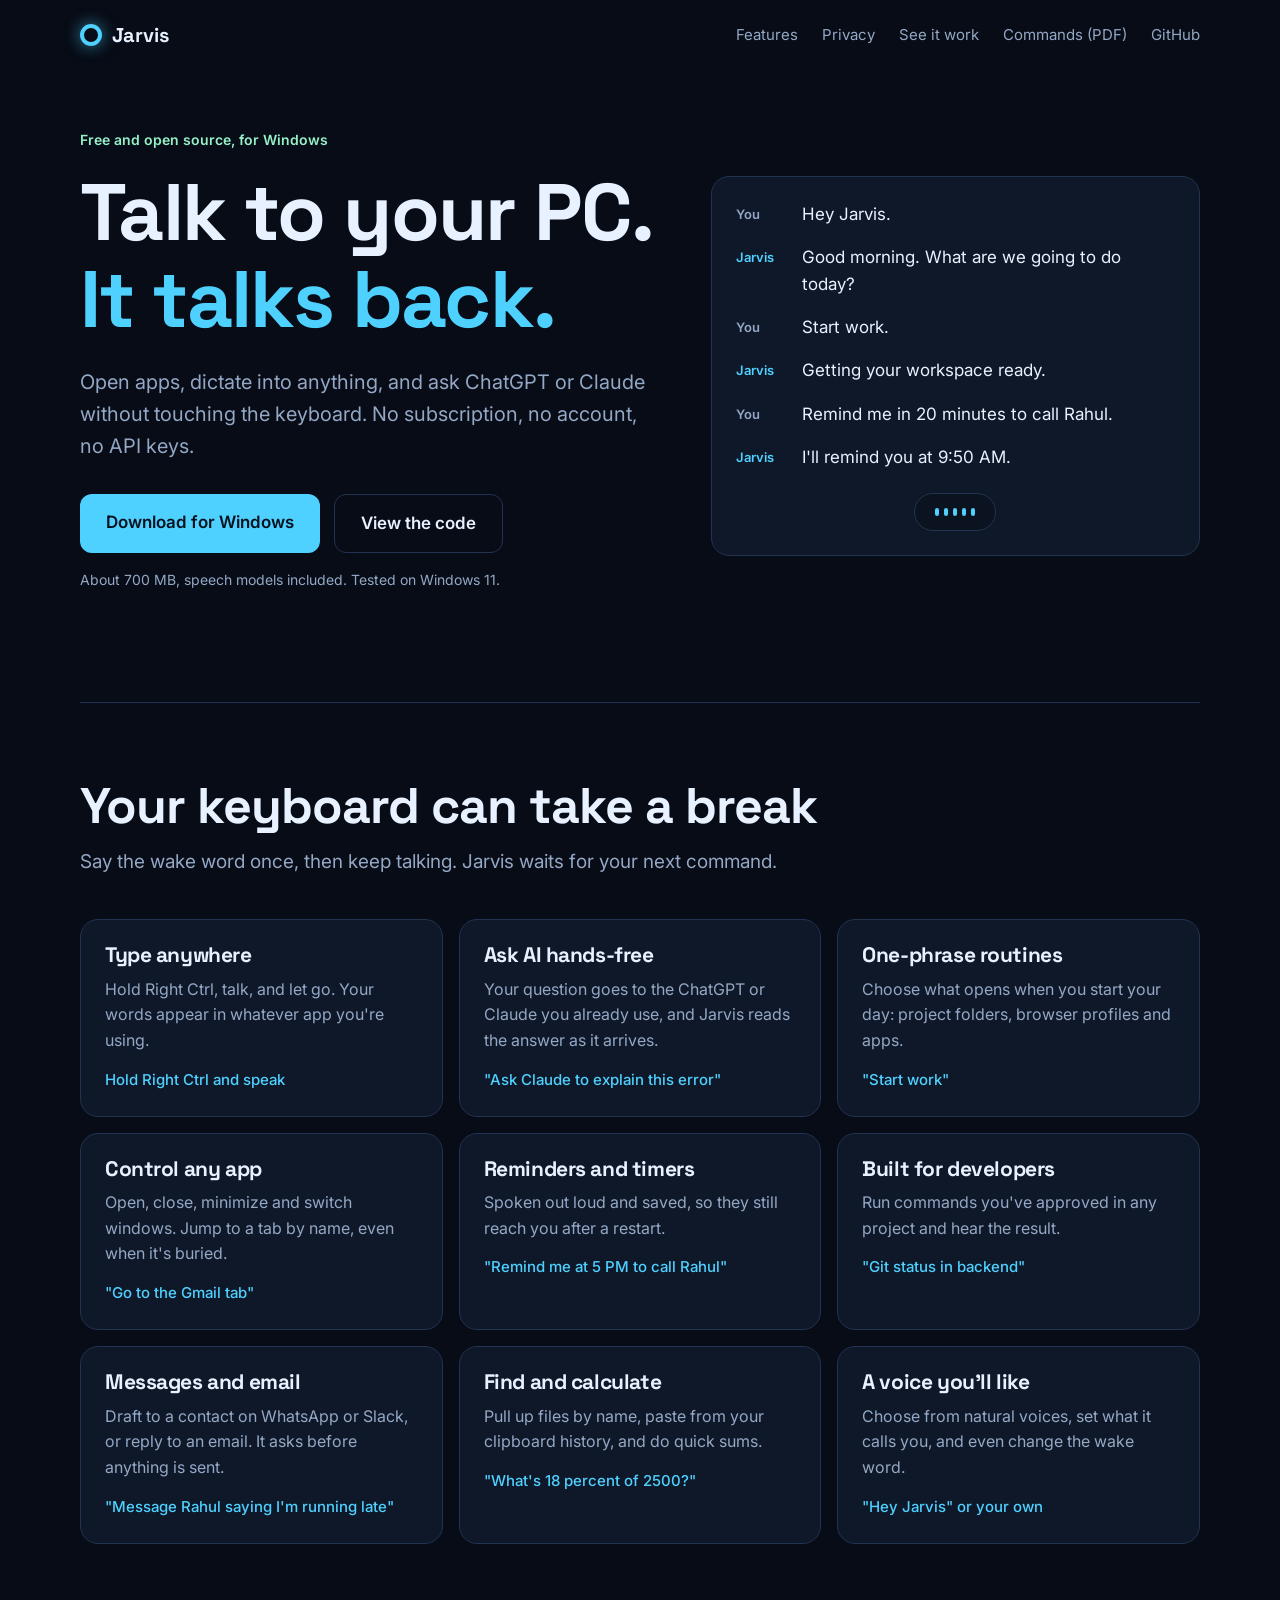
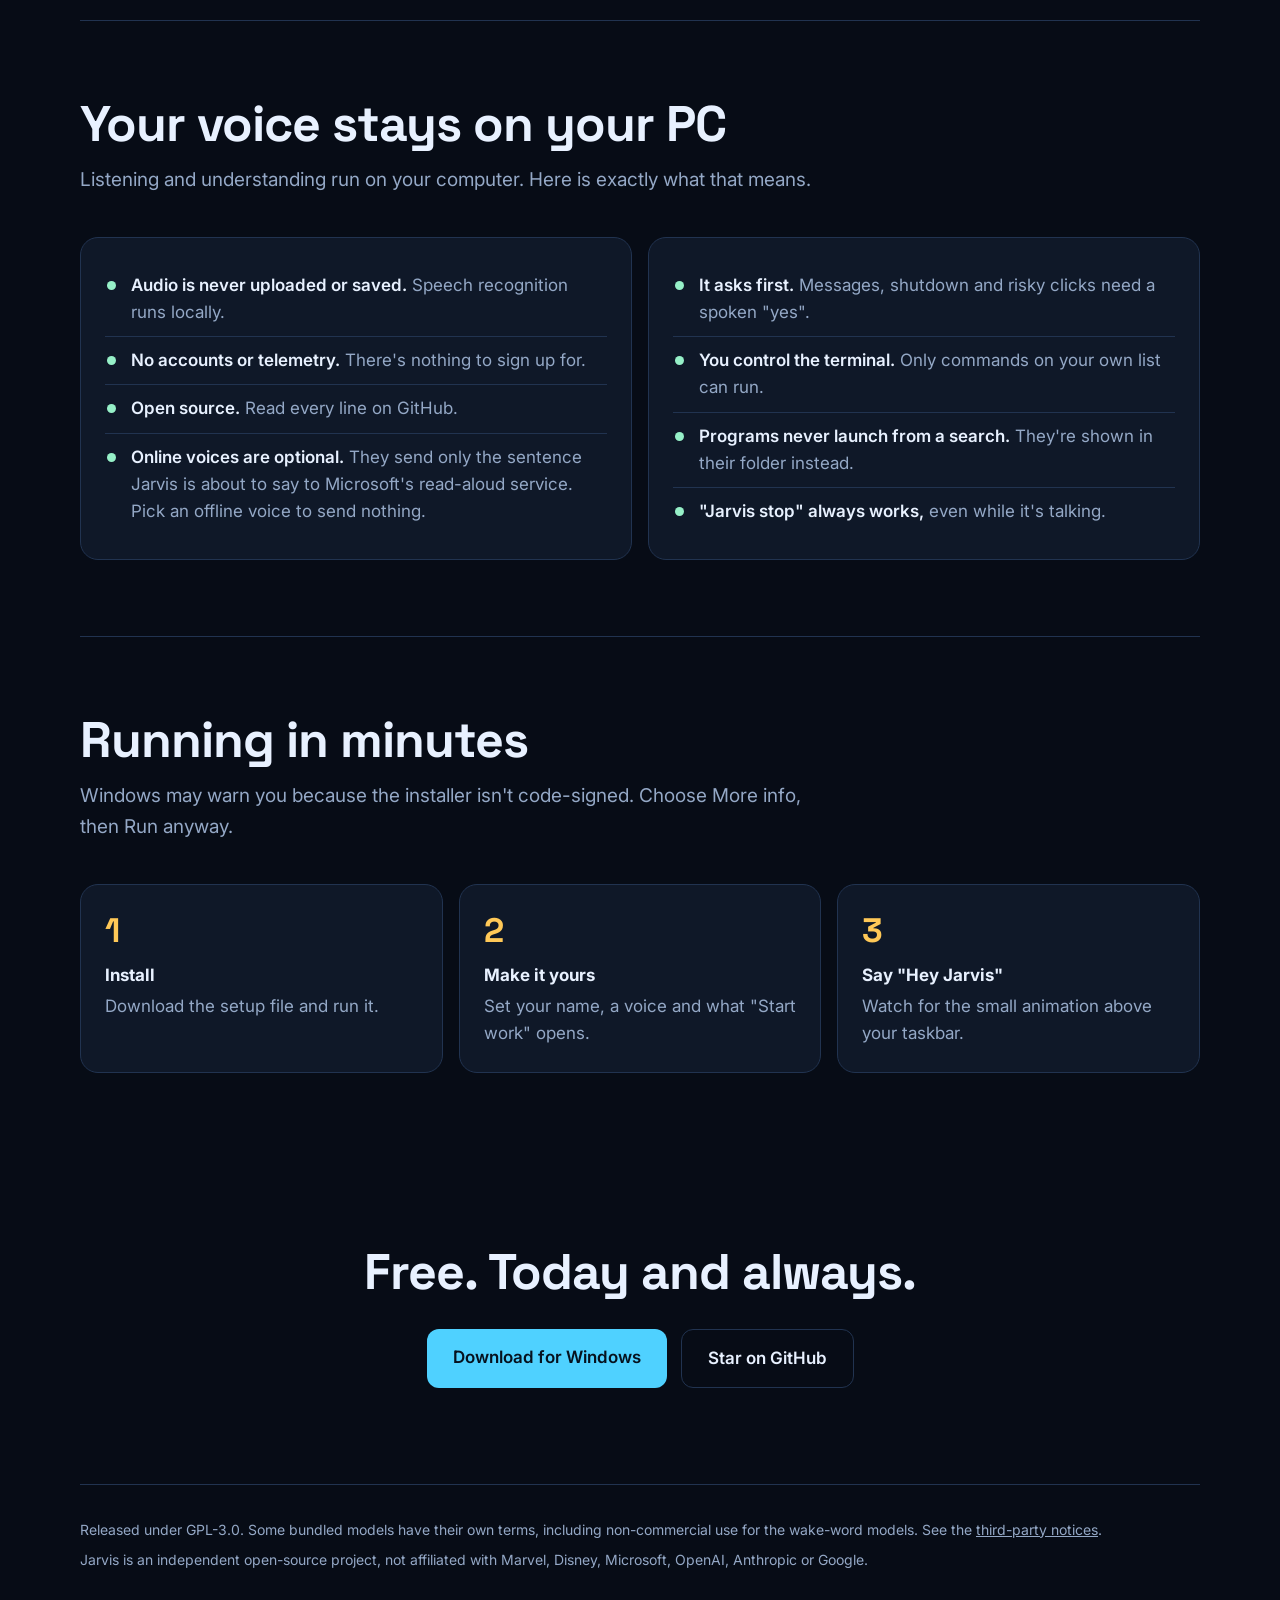
==== docs/index.html @ 65435b89 "Initial public release Co-Authored-By: Claude Opus 5.5 <noreply@anthropic.com>" ====
<!doctype html>
<html lang="en">
<head>
<meta charset="utf-8">
<meta name="viewport" content="width=device-width, initial-scale=1">
<title>Jarvis: a free voice assistant for Windows</title>
<meta name="description" content="Control your Windows PC by voice, dictate into any app and talk to ChatGPT and Claude hands-free. Free and open source, with no subscription or API keys.">
<meta property="og:title" content="Jarvis: talk to your PC. It talks back.">
<meta property="og:description" content="A free, open-source voice assistant for Windows. No subscription, no account, no API keys.">
<meta property="og:type" content="website">
<link rel="preconnect" href="https://fonts.googleapis.com">
<link rel="preconnect" href="https://fonts.gstatic.com" crossorigin>
<link href="https://fonts.googleapis.com/css2?family=Space+Grotesk:wght@400;500;700&family=Inter:wght@400;500;600&display=swap" rel="stylesheet">
<style>
  :root {
    --bg: #070c16; --panel: #0f1828; --panel-2: #16233a; --line: #213350;
    --text: #e8f1ff; --muted: #94a8c6; --cyan: #4fd1ff; --mint: #96f0c8; --amber: #ffc857;
    --radius: 18px;
  }
  * { box-sizing: border-box; }
  html { scroll-behavior: smooth; }
  body { margin: 0; background: var(--bg); color: var(--text); font: 400 17px/1.6 Inter, system-ui, sans-serif; overflow-x: hidden; }
  a { color: inherit; }
  .wrap { width: min(1120px, 100% - 40px); margin-inline: auto; }
  h1, h2, h3 { font-family: "Space Grotesk", sans-serif; line-height: 1.08; margin: 0; letter-spacing: -0.02em; }

  nav { display: flex; align-items: center; justify-content: space-between; padding: 22px 0; }
  .brand { display: flex; align-items: center; gap: 10px; font: 700 20px "Space Grotesk", sans-serif; text-decoration: none; }
  .ring { width: 22px; height: 22px; border-radius: 50%; border: 4px solid var(--cyan); box-shadow: 0 0 16px rgba(79,209,255,.6); }
  nav .links { display: flex; gap: 24px; align-items: center; }
  nav .links a { text-decoration: none; color: var(--muted); font-size: 15px; }
  nav .links a:hover { color: var(--text); }

  .hero { display: grid; grid-template-columns: 1.08fr .92fr; gap: 56px; align-items: center; padding: 56px 0 96px; }
  .tag { display: inline-block; color: var(--mint); font-weight: 600; font-size: 14px; margin-bottom: 18px; }
  h1 { font-size: clamp(44px, 7vw, 80px); }
  h1 em { font-style: normal; color: var(--cyan); }
  .lead { color: var(--muted); font-size: 20px; margin: 24px 0 32px; max-width: 34em; }
  .actions { display: flex; flex-wrap: wrap; gap: 14px; }
  .btn { display: inline-block; padding: 15px 26px; border-radius: 12px; font-weight: 600; text-decoration: none; }
  .btn.primary { background: var(--cyan); color: #06121f; }
  .btn.primary:hover { background: #7ddfff; }
  .btn.ghost { border: 1px solid var(--line); }
  .btn.ghost:hover { border-color: var(--cyan); }
  .fine { color: var(--muted); font-size: 14px; margin-top: 16px; }

  .talk { background: var(--panel); border: 1px solid var(--line); border-radius: var(--radius); padding: 24px; position: relative; }
  .line { display: flex; gap: 12px; margin-bottom: 16px; opacity: 0; animation: rise .5s forwards; }
  .line:nth-child(1) { animation-delay: .2s; } .line:nth-child(2) { animation-delay: 1s; }
  .line:nth-child(3) { animation-delay: 1.9s; } .line:nth-child(4) { animation-delay: 2.7s; }
  .line:nth-child(5) { animation-delay: 3.6s; } .line:nth-child(6) { animation-delay: 4.4s; }
  @keyframes rise { from { opacity: 0; transform: translateY(8px); } to { opacity: 1; transform: none; } }
  .who { flex: none; width: 54px; font-size: 13px; font-weight: 600; color: var(--muted); padding-top: 3px; }
  .line.j .who { color: var(--cyan); }
  .pill { display: flex; width: max-content; margin: 22px auto 0; gap: 5px; align-items: center; height: 38px; padding: 0 20px; border-radius: 99px; background: #0b1220; border: 1px solid var(--line); }
  .pill i { display: block; width: 4px; height: 8px; border-radius: 4px; background: var(--cyan); animation: wave 1s ease-in-out infinite; }
  .pill i:nth-child(2) { animation-delay: .12s; } .pill i:nth-child(3) { animation-delay: .24s; }
  .pill i:nth-child(4) { animation-delay: .36s; } .pill i:nth-child(5) { animation-delay: .48s; }
  @keyframes wave { 50% { height: 24px; } }

  section { padding: 76px 0; border-top: 1px solid var(--line); }
  h2 { font-size: clamp(32px, 4.6vw, 50px); margin-bottom: 14px; }
  .sub { color: var(--muted); max-width: 40em; margin: 0 0 42px; font-size: 19px; }
  .grid { display: grid; grid-template-columns: repeat(3, 1fr); gap: 16px; }
  .card { background: var(--panel); border: 1px solid var(--line); border-radius: var(--radius); padding: 24px; }
  .card h3 { font-size: 21px; margin-bottom: 10px; }
  .card p { margin: 0; color: var(--muted); font-size: 16px; }
  .say { display: block; color: var(--cyan); font-size: 15px; font-weight: 500; margin-top: 14px; }

  .split { display: grid; grid-template-columns: 1fr 1fr; gap: 16px; }
  ul.check { list-style: none; margin: 0; padding: 0; }
  ul.check li { padding: 10px 0 10px 26px; position: relative; color: var(--muted); border-bottom: 1px solid var(--line); }
  ul.check li:last-child { border: 0; }
  ul.check li::before { content: ""; position: absolute; left: 2px; top: 19px; width: 9px; height: 9px; border-radius: 50%; background: var(--mint); }
  ul.check strong { color: var(--text); font-weight: 600; }

  ol.steps { list-style: none; counter-reset: s; padding: 0; margin: 0; display: grid; grid-template-columns: repeat(3, 1fr); gap: 16px; }
  ol.steps li { counter-increment: s; background: var(--panel); border: 1px solid var(--line); border-radius: var(--radius); padding: 24px; color: var(--muted); }
  ol.steps li::before { content: counter(s); display: block; font: 700 34px "Space Grotesk", sans-serif; color: var(--amber); margin-bottom: 10px; }
  ol.steps strong { color: var(--text); display: block; margin-bottom: 4px; }

  .end { text-align: center; padding: 96px 0; }
  .end .actions { justify-content: center; margin-top: 30px; }
  footer { border-top: 1px solid var(--line); padding: 34px 0; color: var(--muted); font-size: 14px; }
  footer p { margin: 0 0 8px; }

  @media (max-width: 860px) {
    .hero, .split { grid-template-columns: 1fr; gap: 36px; }
    .grid, ol.steps { grid-template-columns: 1fr; }
    .hero { padding: 24px 0 64px; }
    nav .links a.hide { display: none; }
  }
  @media (prefers-reduced-motion: reduce) {
    .line { animation: none; opacity: 1; }
    .pill i { animation: none; height: 16px; }
    html { scroll-behavior: auto; }
  }
</style>
</head>
<body>
<div class="wrap">
  <nav>
    <a class="brand" href="#"><span class="ring"></span>Jarvis</a>
    <div class="links">
      <a class="hide" href="#features">Features</a>
      <a class="hide" href="#privacy">Privacy</a>
      <a class="hide" href="https://gokuldas439.github.io/jarvis-demo/">See it work</a>
      <a class="hide" href="Jarvis-Commands.pdf">Commands (PDF)</a>
      <a href="https://github.com/gokuldas439/voice-jarvis">GitHub</a>
    </div>
  </nav>

  <header class="hero">
    <div>
      <span class="tag">Free and open source, for Windows</span>
      <h1>Talk to your PC. <em>It talks back.</em></h1>
      <p class="lead">Open apps, dictate into anything, and ask ChatGPT or Claude without touching the keyboard. No subscription, no account, no API keys.</p>
      <div class="actions">
        <a class="btn primary" href="https://github.com/gokuldas439/voice-jarvis/releases/latest/download/Jarvis-Setup.exe">Download for Windows</a>
        <a class="btn ghost" href="https://github.com/gokuldas439/voice-jarvis">View the code</a>
      </div>
      <p class="fine">About 700 MB, speech models included. Tested on Windows 11.</p>
    </div>
    <!-- To feature a demo video, replace this panel with a <video> element. -->
    <div class="talk" aria-label="Example conversation with Jarvis">
      <div class="line"><span class="who">You</span><span>Hey Jarvis.</span></div>
      <div class="line j"><span class="who">Jarvis</span><span>Good morning. What are we going to do today?</span></div>
      <div class="line"><span class="who">You</span><span>Start work.</span></div>
      <div class="line j"><span class="who">Jarvis</span><span>Getting your workspace ready.</span></div>
      <div class="line"><span class="who">You</span><span>Remind me in 20 minutes to call Rahul.</span></div>
      <div class="line j"><span class="who">Jarvis</span><span>I'll remind you at 9:50 AM.</span></div>
      <div class="pill" aria-hidden="true"><i></i><i></i><i></i><i></i><i></i></div>
    </div>
  </header>

  <section id="features">
    <h2>Your keyboard can take a break</h2>
    <p class="sub">Say the wake word once, then keep talking. Jarvis waits for your next command.</p>
    <div class="grid">
      <div class="card"><h3>Type anywhere</h3><p>Hold Right Ctrl, talk, and let go. Your words appear in whatever app you're using.</p><span class="say">Hold Right Ctrl and speak</span></div>
      <div class="card"><h3>Ask AI hands-free</h3><p>Your question goes to the ChatGPT or Claude you already use, and Jarvis reads the answer as it arrives.</p><span class="say">"Ask Claude to explain this error"</span></div>
      <div class="card"><h3>One-phrase routines</h3><p>Choose what opens when you start your day: project folders, browser profiles and apps.</p><span class="say">"Start work"</span></div>
      <div class="card"><h3>Control any app</h3><p>Open, close, minimize and switch windows. Jump to a tab by name, even when it's buried.</p><span class="say">"Go to the Gmail tab"</span></div>
      <div class="card"><h3>Reminders and timers</h3><p>Spoken out loud and saved, so they still reach you after a restart.</p><span class="say">"Remind me at 5 PM to call Rahul"</span></div>
      <div class="card"><h3>Built for developers</h3><p>Run commands you've approved in any project and hear the result.</p><span class="say">"Git status in backend"</span></div>
      <div class="card"><h3>Messages and email</h3><p>Draft to a contact on WhatsApp or Slack, or reply to an email. It asks before anything is sent.</p><span class="say">"Message Rahul saying I'm running late"</span></div>
      <div class="card"><h3>Find and calculate</h3><p>Pull up files by name, paste from your clipboard history, and do quick sums.</p><span class="say">"What's 18 percent of 2500?"</span></div>
      <div class="card"><h3>A voice you'll like</h3><p>Choose from natural voices, set what it calls you, and even change the wake word.</p><span class="say">"Hey Jarvis" or your own</span></div>
    </div>
  </section>

  <section id="privacy">
    <h2>Your voice stays on your PC</h2>
    <p class="sub">Listening and understanding run on your computer. Here is exactly what that means.</p>
    <div class="split">
      <div class="card">
        <ul class="check">
          <li><strong>Audio is never uploaded or saved.</strong> Speech recognition runs locally.</li>
          <li><strong>No accounts or telemetry.</strong> There's nothing to sign up for.</li>
          <li><strong>Open source.</strong> Read every line on GitHub.</li>
          <li><strong>Online voices are optional.</strong> They send only the sentence Jarvis is about to say to Microsoft's read-aloud service. Pick an offline voice to send nothing.</li>
        </ul>
      </div>
      <div class="card">
        <ul class="check">
          <li><strong>It asks first.</strong> Messages, shutdown and risky clicks need a spoken "yes".</li>
          <li><strong>You control the terminal.</strong> Only commands on your own list can run.</li>
          <li><strong>Programs never launch from a search.</strong> They're shown in their folder instead.</li>
          <li><strong>"Jarvis stop" always works,</strong> even while it's talking.</li>
        </ul>
      </div>
    </div>
  </section>

  <section>
    <h2>Running in minutes</h2>
    <p class="sub">Windows may warn you because the installer isn't code-signed. Choose More info, then Run anyway.</p>
    <ol class="steps">
      <li><strong>Install</strong>Download the setup file and run it.</li>
      <li><strong>Make it yours</strong>Set your name, a voice and what "Start work" opens.</li>
      <li><strong>Say "Hey Jarvis"</strong>Watch for the small animation above your taskbar.</li>
    </ol>
  </section>

  <div class="end">
    <h2>Free. Today and always.</h2>
    <div class="actions">
      <a class="btn primary" href="https://github.com/gokuldas439/voice-jarvis/releases/latest/download/Jarvis-Setup.exe">Download for Windows</a>
      <a class="btn ghost" href="https://github.com/gokuldas439/voice-jarvis">Star on GitHub</a>
    </div>
  </div>

  <footer>
    <p>Released under GPL-3.0. Some bundled models have their own terms, including non-commercial use for the wake-word models. See the <a href="https://github.com/gokuldas439/voice-jarvis/blob/main/THIRD_PARTY_NOTICES.md">third-party notices</a>.</p>
    <p>Jarvis is an independent open-source project, not affiliated with Marvel, Disney, Microsoft, OpenAI, Anthropic or Google.</p>
  </footer>
</div>
</body>
</html>
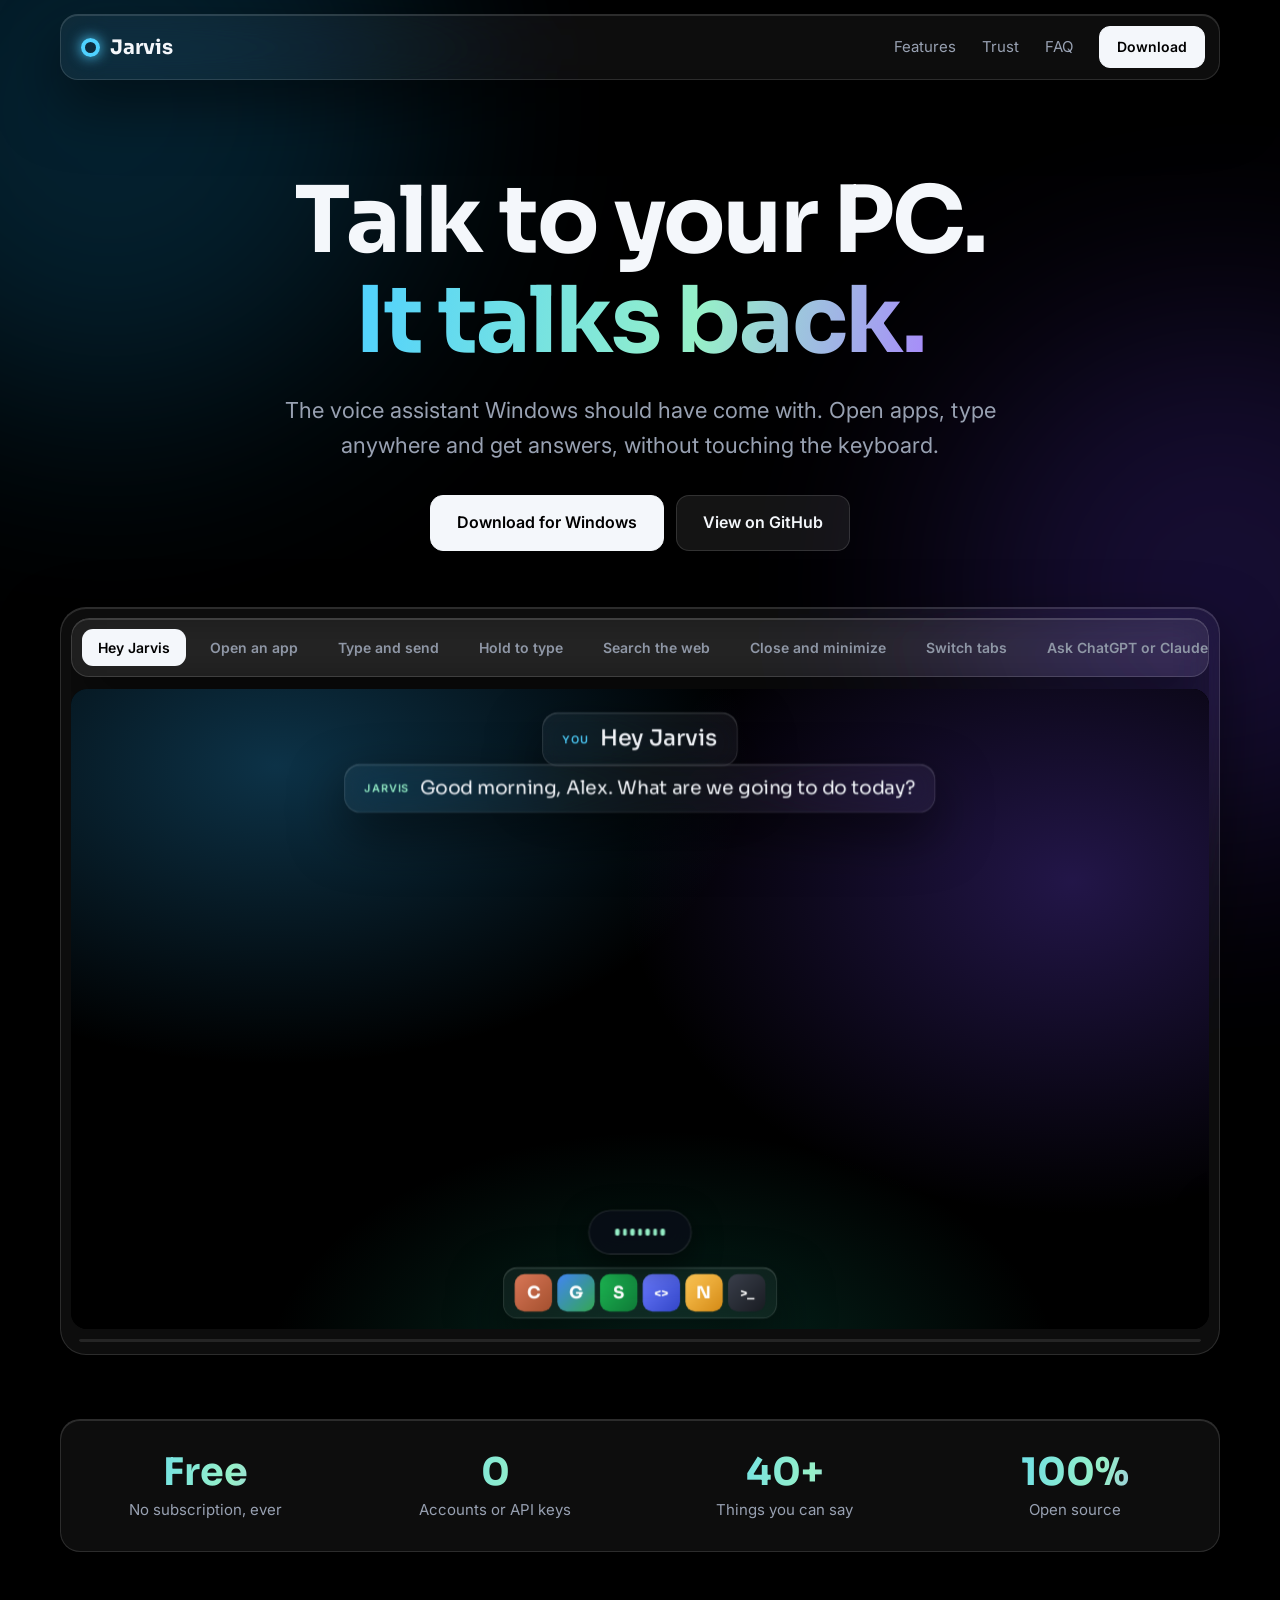
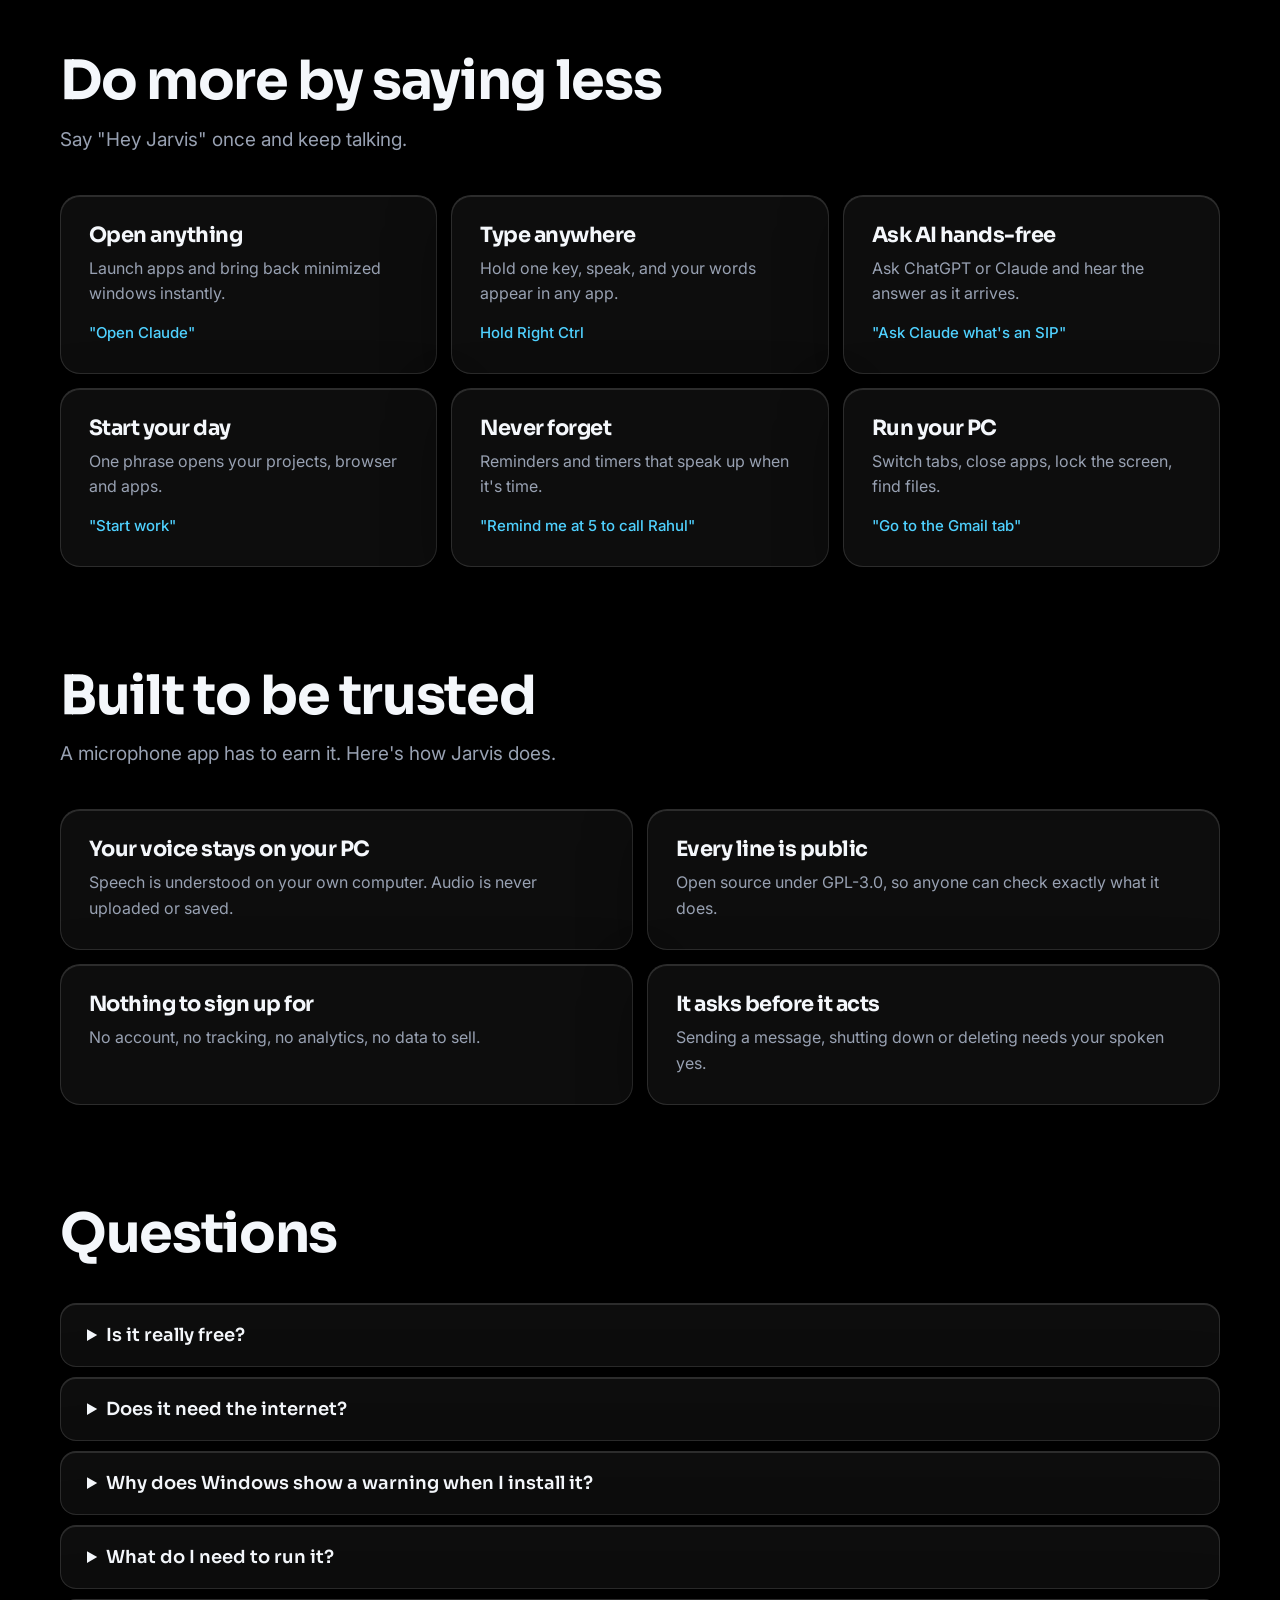
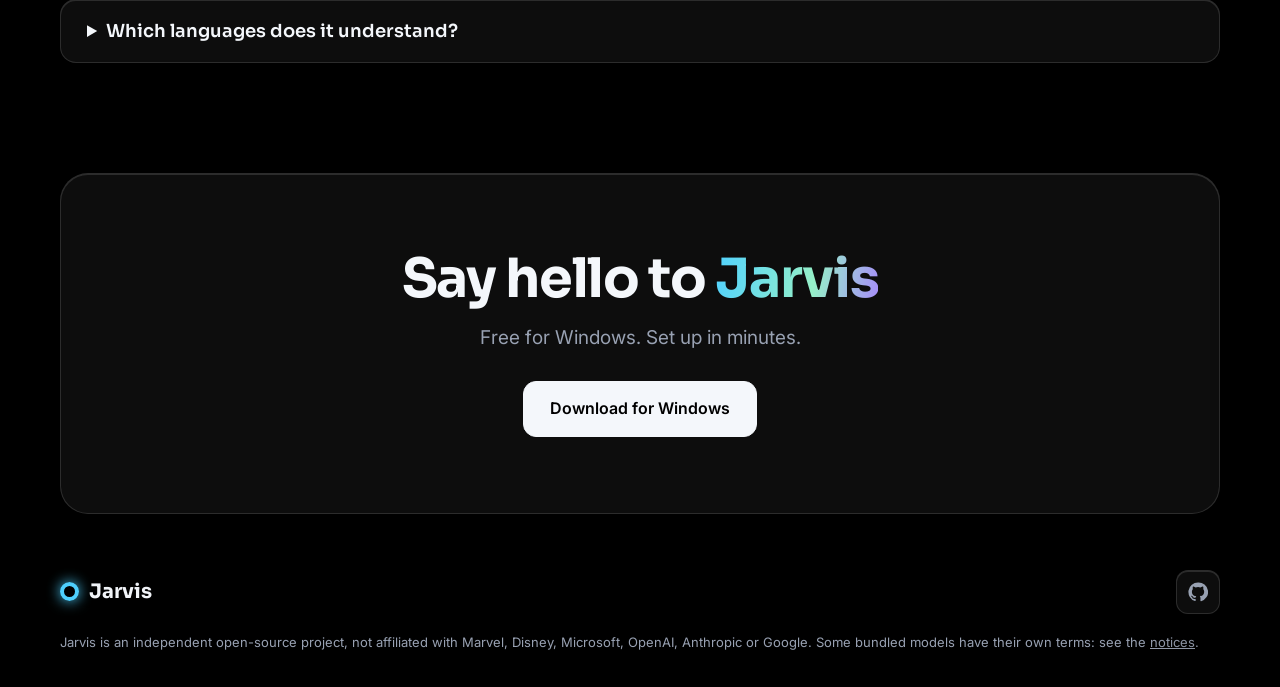
==== commit 810fb56a: "Rebuild the website with a download page and move details to the command sheet Co-Authored-By: Claud" ====
--- a/docs/index.html
+++ b/docs/index.html
@@ -3,197 +3,90 @@
 <head>
 <meta charset="utf-8">
 <meta name="viewport" content="width=device-width, initial-scale=1">
-<title>Jarvis: a free voice assistant for Windows</title>
-<meta name="description" content="Control your Windows PC by voice, dictate into any app and talk to ChatGPT and Claude hands-free. Free and open source, with no subscription or API keys.">
+<title>Jarvis: the free voice assistant for Windows</title>
+<meta name="description" content="Control your Windows PC with your voice. Open apps, type anywhere and ask ChatGPT or Claude hands-free. Free and open source.">
 <meta property="og:title" content="Jarvis: talk to your PC. It talks back.">
-<meta property="og:description" content="A free, open-source voice assistant for Windows. No subscription, no account, no API keys.">
+<meta property="og:description" content="The free, open-source voice assistant for Windows.">
 <meta property="og:type" content="website">
 <link rel="preconnect" href="https://fonts.googleapis.com">
 <link rel="preconnect" href="https://fonts.gstatic.com" crossorigin>
-<link href="https://fonts.googleapis.com/css2?family=Space+Grotesk:wght@400;500;700&family=Inter:wght@400;500;600&display=swap" rel="stylesheet">
-<style>
-  :root {
-    --bg: #070c16; --panel: #0f1828; --panel-2: #16233a; --line: #213350;
-    --text: #e8f1ff; --muted: #94a8c6; --cyan: #4fd1ff; --mint: #96f0c8; --amber: #ffc857;
-    --radius: 18px;
-  }
-  * { box-sizing: border-box; }
-  html { scroll-behavior: smooth; }
-  body { margin: 0; background: var(--bg); color: var(--text); font: 400 17px/1.6 Inter, system-ui, sans-serif; overflow-x: hidden; }
-  a { color: inherit; }
-  .wrap { width: min(1120px, 100% - 40px); margin-inline: auto; }
-  h1, h2, h3 { font-family: "Space Grotesk", sans-serif; line-height: 1.08; margin: 0; letter-spacing: -0.02em; }
-
-  nav { display: flex; align-items: center; justify-content: space-between; padding: 22px 0; }
-  .brand { display: flex; align-items: center; gap: 10px; font: 700 20px "Space Grotesk", sans-serif; text-decoration: none; }
-  .ring { width: 22px; height: 22px; border-radius: 50%; border: 4px solid var(--cyan); box-shadow: 0 0 16px rgba(79,209,255,.6); }
-  nav .links { display: flex; gap: 24px; align-items: center; }
-  nav .links a { text-decoration: none; color: var(--muted); font-size: 15px; }
-  nav .links a:hover { color: var(--text); }
-
-  .hero { display: grid; grid-template-columns: 1.08fr .92fr; gap: 56px; align-items: center; padding: 56px 0 96px; }
-  .tag { display: inline-block; color: var(--mint); font-weight: 600; font-size: 14px; margin-bottom: 18px; }
-  h1 { font-size: clamp(44px, 7vw, 80px); }
-  h1 em { font-style: normal; color: var(--cyan); }
-  .lead { color: var(--muted); font-size: 20px; margin: 24px 0 32px; max-width: 34em; }
-  .actions { display: flex; flex-wrap: wrap; gap: 14px; }
-  .btn { display: inline-block; padding: 15px 26px; border-radius: 12px; font-weight: 600; text-decoration: none; }
-  .btn.primary { background: var(--cyan); color: #06121f; }
-  .btn.primary:hover { background: #7ddfff; }
-  .btn.ghost { border: 1px solid var(--line); }
-  .btn.ghost:hover { border-color: var(--cyan); }
-  .fine { color: var(--muted); font-size: 14px; margin-top: 16px; }
-
-  .talk { background: var(--panel); border: 1px solid var(--line); border-radius: var(--radius); padding: 24px; position: relative; }
-  .line { display: flex; gap: 12px; margin-bottom: 16px; opacity: 0; animation: rise .5s forwards; }
-  .line:nth-child(1) { animation-delay: .2s; } .line:nth-child(2) { animation-delay: 1s; }
-  .line:nth-child(3) { animation-delay: 1.9s; } .line:nth-child(4) { animation-delay: 2.7s; }
-  .line:nth-child(5) { animation-delay: 3.6s; } .line:nth-child(6) { animation-delay: 4.4s; }
-  @keyframes rise { from { opacity: 0; transform: translateY(8px); } to { opacity: 1; transform: none; } }
-  .who { flex: none; width: 54px; font-size: 13px; font-weight: 600; color: var(--muted); padding-top: 3px; }
-  .line.j .who { color: var(--cyan); }
-  .pill { display: flex; width: max-content; margin: 22px auto 0; gap: 5px; align-items: center; height: 38px; padding: 0 20px; border-radius: 99px; background: #0b1220; border: 1px solid var(--line); }
-  .pill i { display: block; width: 4px; height: 8px; border-radius: 4px; background: var(--cyan); animation: wave 1s ease-in-out infinite; }
-  .pill i:nth-child(2) { animation-delay: .12s; } .pill i:nth-child(3) { animation-delay: .24s; }
-  .pill i:nth-child(4) { animation-delay: .36s; } .pill i:nth-child(5) { animation-delay: .48s; }
-  @keyframes wave { 50% { height: 24px; } }
-
-  section { padding: 76px 0; border-top: 1px solid var(--line); }
-  h2 { font-size: clamp(32px, 4.6vw, 50px); margin-bottom: 14px; }
-  .sub { color: var(--muted); max-width: 40em; margin: 0 0 42px; font-size: 19px; }
-  .grid { display: grid; grid-template-columns: repeat(3, 1fr); gap: 16px; }
-  .card { background: var(--panel); border: 1px solid var(--line); border-radius: var(--radius); padding: 24px; }
-  .card h3 { font-size: 21px; margin-bottom: 10px; }
-  .card p { margin: 0; color: var(--muted); font-size: 16px; }
-  .say { display: block; color: var(--cyan); font-size: 15px; font-weight: 500; margin-top: 14px; }
-
-  .split { display: grid; grid-template-columns: 1fr 1fr; gap: 16px; }
-  ul.check { list-style: none; margin: 0; padding: 0; }
-  ul.check li { padding: 10px 0 10px 26px; position: relative; color: var(--muted); border-bottom: 1px solid var(--line); }
-  ul.check li:last-child { border: 0; }
-  ul.check li::before { content: ""; position: absolute; left: 2px; top: 19px; width: 9px; height: 9px; border-radius: 50%; background: var(--mint); }
-  ul.check strong { color: var(--text); font-weight: 600; }
-
-  ol.steps { list-style: none; counter-reset: s; padding: 0; margin: 0; display: grid; grid-template-columns: repeat(3, 1fr); gap: 16px; }
-  ol.steps li { counter-increment: s; background: var(--panel); border: 1px solid var(--line); border-radius: var(--radius); padding: 24px; color: var(--muted); }
-  ol.steps li::before { content: counter(s); display: block; font: 700 34px "Space Grotesk", sans-serif; color: var(--amber); margin-bottom: 10px; }
-  ol.steps strong { color: var(--text); display: block; margin-bottom: 4px; }
-
-  .end { text-align: center; padding: 96px 0; }
-  .end .actions { justify-content: center; margin-top: 30px; }
-  footer { border-top: 1px solid var(--line); padding: 34px 0; color: var(--muted); font-size: 14px; }
-  footer p { margin: 0 0 8px; }
-
-  @media (max-width: 860px) {
-    .hero, .split { grid-template-columns: 1fr; gap: 36px; }
-    .grid, ol.steps { grid-template-columns: 1fr; }
-    .hero { padding: 24px 0 64px; }
-    nav .links a.hide { display: none; }
-  }
-  @media (prefers-reduced-motion: reduce) {
-    .line { animation: none; opacity: 1; }
-    .pill i { animation: none; height: 16px; }
-    html { scroll-behavior: auto; }
-  }
-</style>
+<link href="https://fonts.googleapis.com/css2?family=Sora:wght@400;600;700&family=Inter:wght@400;500;600&display=swap" rel="stylesheet">
+<link rel="stylesheet" href="site.css">
 </head>
 <body>
+<div class="orb a"></div><div class="orb b"></div>
 <div class="wrap">
-  <nav>
-    <a class="brand" href="#"><span class="ring"></span>Jarvis</a>
-    <div class="links">
-      <a class="hide" href="#features">Features</a>
-      <a class="hide" href="#privacy">Privacy</a>
-      <a class="hide" href="https://gokuldas439.github.io/jarvis-demo/">See it work</a>
-      <a class="hide" href="Jarvis-Commands.pdf">Commands (PDF)</a>
-      <a href="https://github.com/gokuldas439/voice-jarvis">GitHub</a>
+  <nav class="top glass">
+    <a class="brand" href="index.html"><span class="ring"></span>Jarvis</a>
+    <div class="menu">
+      <a class="opt" href="#features">Features</a>
+      <a class="opt" href="#trust">Trust</a>
+      <a class="opt" href="#faq">FAQ</a>
+      <a class="btn solid small" href="download.html">Download</a>
     </div>
   </nav>
 
   <header class="hero">
-    <div>
-      <span class="tag">Free and open source, for Windows</span>
-      <h1>Talk to your PC. <em>It talks back.</em></h1>
-      <p class="lead">Open apps, dictate into anything, and ask ChatGPT or Claude without touching the keyboard. No subscription, no account, no API keys.</p>
-      <div class="actions">
-        <a class="btn primary" href="https://github.com/gokuldas439/voice-jarvis/releases/latest/download/Jarvis-Setup.exe">Download for Windows</a>
-        <a class="btn ghost" href="https://github.com/gokuldas439/voice-jarvis">View the code</a>
-      </div>
-      <p class="fine">About 700 MB, speech models included. Tested on Windows 11.</p>
-    </div>
-    <!-- To feature a demo video, replace this panel with a <video> element. -->
-    <div class="talk" aria-label="Example conversation with Jarvis">
-      <div class="line"><span class="who">You</span><span>Hey Jarvis.</span></div>
-      <div class="line j"><span class="who">Jarvis</span><span>Good morning. What are we going to do today?</span></div>
-      <div class="line"><span class="who">You</span><span>Start work.</span></div>
-      <div class="line j"><span class="who">Jarvis</span><span>Getting your workspace ready.</span></div>
-      <div class="line"><span class="who">You</span><span>Remind me in 20 minutes to call Rahul.</span></div>
-      <div class="line j"><span class="who">Jarvis</span><span>I'll remind you at 9:50 AM.</span></div>
-      <div class="pill" aria-hidden="true"><i></i><i></i><i></i><i></i><i></i></div>
+    <h1>Talk to your PC.<br><span>It talks back.</span></h1>
+    <p>The voice assistant Windows should have come with. Open apps, type anywhere and get answers, without touching the keyboard.</p>
+    <div class="cta-row">
+      <a class="btn solid" href="download.html">Download for Windows</a>
+      <a class="btn" href="https://github.com/gokuldas439/voice-jarvis" target="_blank" rel="noopener">View on GitHub</a>
     </div>
   </header>
 
+  <div class="show glass"><iframe id="demo" src="demo.html?embed" title="Animated demo of Jarvis" loading="lazy"></iframe></div>
+
+  <div class="band glass">
+    <div><b class="grad">Free</b><span>No subscription, ever</span></div>
+    <div><b class="grad">0</b><span>Accounts or API keys</span></div>
+    <div><b class="grad">40+</b><span>Things you can say</span></div>
+    <div><b class="grad">100%</b><span>Open source</span></div>
+  </div>
+
   <section id="features">
-    <h2>Your keyboard can take a break</h2>
-    <p class="sub">Say the wake word once, then keep talking. Jarvis waits for your next command.</p>
-    <div class="grid">
-      <div class="card"><h3>Type anywhere</h3><p>Hold Right Ctrl, talk, and let go. Your words appear in whatever app you're using.</p><span class="say">Hold Right Ctrl and speak</span></div>
-      <div class="card"><h3>Ask AI hands-free</h3><p>Your question goes to the ChatGPT or Claude you already use, and Jarvis reads the answer as it arrives.</p><span class="say">"Ask Claude to explain this error"</span></div>
-      <div class="card"><h3>One-phrase routines</h3><p>Choose what opens when you start your day: project folders, browser profiles and apps.</p><span class="say">"Start work"</span></div>
-      <div class="card"><h3>Control any app</h3><p>Open, close, minimize and switch windows. Jump to a tab by name, even when it's buried.</p><span class="say">"Go to the Gmail tab"</span></div>
-      <div class="card"><h3>Reminders and timers</h3><p>Spoken out loud and saved, so they still reach you after a restart.</p><span class="say">"Remind me at 5 PM to call Rahul"</span></div>
-      <div class="card"><h3>Built for developers</h3><p>Run commands you've approved in any project and hear the result.</p><span class="say">"Git status in backend"</span></div>
-      <div class="card"><h3>Messages and email</h3><p>Draft to a contact on WhatsApp or Slack, or reply to an email. It asks before anything is sent.</p><span class="say">"Message Rahul saying I'm running late"</span></div>
-      <div class="card"><h3>Find and calculate</h3><p>Pull up files by name, paste from your clipboard history, and do quick sums.</p><span class="say">"What's 18 percent of 2500?"</span></div>
-      <div class="card"><h3>A voice you'll like</h3><p>Choose from natural voices, set what it calls you, and even change the wake word.</p><span class="say">"Hey Jarvis" or your own</span></div>
+    <div class="head"><h2>Do more by saying less</h2><p>Say "Hey Jarvis" once and keep talking.</p></div>
+    <div class="cards">
+      <article class="card glass"><h3>Open anything</h3><p>Launch apps and bring back minimized windows instantly.</p><em>"Open Claude"</em></article>
+      <article class="card glass"><h3>Type anywhere</h3><p>Hold one key, speak, and your words appear in any app.</p><em>Hold Right Ctrl</em></article>
+      <article class="card glass"><h3>Ask AI hands-free</h3><p>Ask ChatGPT or Claude and hear the answer as it arrives.</p><em>"Ask Claude what's an SIP"</em></article>
+      <article class="card glass"><h3>Start your day</h3><p>One phrase opens your projects, browser and apps.</p><em>"Start work"</em></article>
+      <article class="card glass"><h3>Never forget</h3><p>Reminders and timers that speak up when it's time.</p><em>"Remind me at 5 to call Rahul"</em></article>
+      <article class="card glass"><h3>Run your PC</h3><p>Switch tabs, close apps, lock the screen, find files.</p><em>"Go to the Gmail tab"</em></article>
     </div>
   </section>
 
-  <section id="privacy">
-    <h2>Your voice stays on your PC</h2>
-    <p class="sub">Listening and understanding run on your computer. Here is exactly what that means.</p>
-    <div class="split">
-      <div class="card">
-        <ul class="check">
-          <li><strong>Audio is never uploaded or saved.</strong> Speech recognition runs locally.</li>
-          <li><strong>No accounts or telemetry.</strong> There's nothing to sign up for.</li>
-          <li><strong>Open source.</strong> Read every line on GitHub.</li>
-          <li><strong>Online voices are optional.</strong> They send only the sentence Jarvis is about to say to Microsoft's read-aloud service. Pick an offline voice to send nothing.</li>
-        </ul>
-      </div>
-      <div class="card">
-        <ul class="check">
-          <li><strong>It asks first.</strong> Messages, shutdown and risky clicks need a spoken "yes".</li>
-          <li><strong>You control the terminal.</strong> Only commands on your own list can run.</li>
-          <li><strong>Programs never launch from a search.</strong> They're shown in their folder instead.</li>
-          <li><strong>"Jarvis stop" always works,</strong> even while it's talking.</li>
-        </ul>
-      </div>
+  <section id="trust">
+    <div class="head"><h2>Built to be trusted</h2><p>A microphone app has to earn it. Here's how Jarvis does.</p></div>
+    <div class="trust">
+      <article class="card glass"><h3>Your voice stays on your PC</h3><p>Speech is understood on your own computer. Audio is never uploaded or saved.</p></article>
+      <article class="card glass"><h3>Every line is public</h3><p>Open source under GPL-3.0, so anyone can check exactly what it does.</p></article>
+      <article class="card glass"><h3>Nothing to sign up for</h3><p>No account, no tracking, no analytics, no data to sell.</p></article>
+      <article class="card glass"><h3>It asks before it acts</h3><p>Sending a message, shutting down or deleting needs your spoken yes.</p></article>
     </div>
   </section>
 
-  <section>
-    <h2>Running in minutes</h2>
-    <p class="sub">Windows may warn you because the installer isn't code-signed. Choose More info, then Run anyway.</p>
-    <ol class="steps">
-      <li><strong>Install</strong>Download the setup file and run it.</li>
-      <li><strong>Make it yours</strong>Set your name, a voice and what "Start work" opens.</li>
-      <li><strong>Say "Hey Jarvis"</strong>Watch for the small animation above your taskbar.</li>
-    </ol>
+  <section id="faq" class="faq">
+    <div class="head"><h2>Questions</h2></div>
+    <details class="glass"><summary>Is it really free?</summary><p>Yes. There's no paid plan, no trial and no API key to buy.</p></details>
+    <details class="glass"><summary>Does it need the internet?</summary><p>Understanding your voice works offline. The natural voices are online and send only the sentence Jarvis is about to say to Microsoft's read-aloud service. You can pick an offline voice in Settings. Web search and ChatGPT or Claude need the internet too.</p></details>
+    <details class="glass"><summary>Why does Windows show a warning when I install it?</summary><p>The installer isn't code-signed, because signing certificates cost money. Choose More info, then Run anyway. The full source code is on GitHub if you'd like to check it first.</p></details>
+    <details class="glass"><summary>What do I need to run it?</summary><p>Windows 11 and a microphone. It's about 700 MB because the speech models come included. 8 GB of RAM is recommended.</p></details>
+    <details class="glass"><summary>Which languages does it understand?</summary><p>English for now.</p></details>
   </section>
 
-  <div class="end">
-    <h2>Free. Today and always.</h2>
-    <div class="actions">
-      <a class="btn primary" href="https://github.com/gokuldas439/voice-jarvis/releases/latest/download/Jarvis-Setup.exe">Download for Windows</a>
-      <a class="btn ghost" href="https://github.com/gokuldas439/voice-jarvis">Star on GitHub</a>
-    </div>
+  <div class="final glass">
+    <h2>Say hello to <span class="grad">Jarvis</span></h2>
+    <p>Free for Windows. Set up in minutes.</p>
+    <a class="btn solid" href="download.html">Download for Windows</a>
   </div>
 
   <footer>
-    <p>Released under GPL-3.0. Some bundled models have their own terms, including non-commercial use for the wake-word models. See the <a href="https://github.com/gokuldas439/voice-jarvis/blob/main/THIRD_PARTY_NOTICES.md">third-party notices</a>.</p>
-    <p>Jarvis is an independent open-source project, not affiliated with Marvel, Disney, Microsoft, OpenAI, Anthropic or Google.</p>
+    <a class="brand" href="index.html"><span class="ring"></span>Jarvis</a>
+    <div class="social"></div>
   </footer>
+  <p class="legal">Jarvis is an independent open-source project, not affiliated with Marvel, Disney, Microsoft, OpenAI, Anthropic or Google. Some bundled models have their own terms: see the <a href="https://github.com/gokuldas439/voice-jarvis/blob/main/THIRD_PARTY_NOTICES.md">notices</a>.</p>
 </div>
+<script src="site.js"></script>
 </body>
 </html>
--- a/docs/site.css
+++ b/docs/site.css
@@ -0,0 +1,95 @@
+:root {
+  --cyan: #4fd1ff; --mint: #96f0c8; --violet: #a78bfa;
+  --text: #f4f7fb; --muted: #98a1b2; --edge: rgba(255, 255, 255, .13); --glass: rgba(255, 255, 255, .05);
+}
+* { box-sizing: border-box; }
+html { background: #000; scroll-behavior: smooth; }
+body { margin: 0; background: #000; color: var(--text); font: 400 17px/1.6 Inter, system-ui, sans-serif; overflow-x: hidden; }
+a { color: inherit; text-decoration: none; }
+h1, h2, h3 { font-family: Sora, sans-serif; letter-spacing: -.025em; line-height: 1.08; margin: 0; }
+.orb { position: fixed; border-radius: 50%; filter: blur(120px); opacity: .3; pointer-events: none; z-index: 0; }
+.orb.a { width: 620px; height: 620px; background: #0f6d9c; left: -200px; top: -200px; }
+.orb.b { width: 560px; height: 560px; background: #4b2ea8; right: -220px; top: 34vh; }
+.wrap { position: relative; z-index: 1; width: min(1160px, 100% - 40px); margin-inline: auto; }
+.glass {
+  background: var(--glass); border: 1px solid var(--edge);
+  backdrop-filter: blur(22px) saturate(1.4); -webkit-backdrop-filter: blur(22px) saturate(1.4);
+  box-shadow: inset 0 1px 0 rgba(255, 255, 255, .13), 0 24px 60px rgba(0, 0, 0, .5);
+}
+
+.top { position: sticky; top: 14px; z-index: 20; display: flex; align-items: center; justify-content: space-between; margin-top: 14px; padding: 11px 14px 11px 20px; border-radius: 18px; }
+.brand { display: flex; align-items: center; gap: 10px; font: 700 20px Sora, sans-serif; }
+.ring { width: 19px; height: 19px; border-radius: 50%; border: 4px solid var(--cyan); box-shadow: 0 0 14px var(--cyan); }
+.menu { display: flex; align-items: center; gap: 26px; font-size: 15px; color: var(--muted); }
+.menu a:hover { color: var(--text); }
+.btn { display: inline-flex; align-items: center; justify-content: center; gap: 10px; padding: 14px 26px; border-radius: 13px; font-weight: 600; font-size: 16px; border: 1px solid var(--edge); background: rgba(255, 255, 255, .08); transition: transform .15s, background .15s, border-color .15s; }
+.btn:hover { transform: translateY(-2px); border-color: rgba(255, 255, 255, .4); }
+.btn.solid { background: var(--text); border-color: var(--text); color: #000; }
+.btn.solid:hover { background: var(--cyan); border-color: var(--cyan); }
+.btn.small { padding: 9px 17px; font-size: 14px; border-radius: 11px; }
+.btn svg { width: 18px; height: 18px; fill: currentColor; }
+
+.hero { text-align: center; padding: 92px 0 56px; }
+.hero h1 { font-size: clamp(46px, 8vw, 92px); font-weight: 700; }
+.hero h1 span, .grad { background: linear-gradient(100deg, var(--cyan), var(--mint) 60%, var(--violet)); -webkit-background-clip: text; background-clip: text; color: transparent; }
+.hero p { color: var(--muted); font-size: clamp(18px, 2.2vw, 22px); max-width: 33em; margin: 22px auto 32px; }
+.cta-row { display: flex; gap: 12px; justify-content: center; flex-wrap: wrap; }
+
+.show { padding: 10px; border-radius: 26px; }
+.show iframe { display: block; width: 100%; height: 720px; border: 0; border-radius: 18px; }
+
+.band { display: grid; grid-template-columns: repeat(4, 1fr); gap: 1px; margin: 64px 0 0; border-radius: 20px; overflow: hidden; }
+.band div { padding: 28px 20px; text-align: center; }
+.band b { display: block; font: 700 clamp(26px, 3.4vw, 38px) Sora, sans-serif; }
+.band span { color: var(--muted); font-size: 15px; }
+
+section { padding: 100px 0 0; }
+.head { max-width: 680px; margin-bottom: 40px; }
+.head h2, .final h2 { font-size: clamp(34px, 5vw, 54px); }
+.head p { color: var(--muted); font-size: 19px; margin: 14px 0 0; }
+.cards { display: grid; grid-template-columns: repeat(3, 1fr); gap: 14px; }
+.card { padding: 28px; border-radius: 20px; transition: transform .2s, border-color .2s; }
+.card:hover { transform: translateY(-4px); border-color: rgba(79, 209, 255, .45); }
+.card h3 { font-size: 21px; margin-bottom: 9px; }
+.card p { margin: 0; color: var(--muted); font-size: 16px; }
+.card em { display: block; font-style: normal; color: var(--cyan); font-size: 15px; font-weight: 500; margin-top: 14px; }
+.trust { display: grid; grid-template-columns: repeat(2, 1fr); gap: 14px; }
+
+.faq details { padding: 20px 26px; border-radius: 16px; margin-bottom: 10px; }
+.faq summary { cursor: pointer; font: 600 18px Sora, sans-serif; }
+.faq p { color: var(--muted); margin: 12px 0 2px; }
+
+.final { text-align: center; margin-top: 110px; padding: 76px 24px; border-radius: 28px; }
+.final p { color: var(--muted); font-size: 19px; margin: 14px 0 28px; }
+
+footer { display: flex; justify-content: space-between; align-items: center; gap: 20px; flex-wrap: wrap; padding: 56px 0 18px; }
+.social { display: flex; gap: 10px; }
+.social a { width: 44px; height: 44px; display: grid; place-items: center; border-radius: 12px; color: var(--muted); transition: color .15s, border-color .15s; }
+.social a:hover { color: var(--text); border-color: var(--cyan); }
+.social svg { width: 20px; height: 20px; fill: currentColor; }
+.legal { color: var(--muted); font-size: 13px; padding-bottom: 34px; margin: 0; }
+.legal a { text-decoration: underline; }
+
+.get { max-width: 760px; margin: 72px auto 0; text-align: center; }
+.get h1 { font-size: clamp(40px, 6.4vw, 66px); }
+.get > p { color: var(--muted); font-size: 20px; margin: 16px 0 36px; }
+.os { padding: 38px; border-radius: 26px; }
+.os .win { width: 62px; height: 62px; fill: var(--cyan); margin-bottom: 12px; }
+.os h2 { font-size: 28px; margin-bottom: 6px; }
+.os small { display: block; color: var(--muted); font-size: 15px; margin-bottom: 24px; }
+.os .btn { width: 100%; padding: 18px; font-size: 18px; }
+.steps { list-style: none; counter-reset: n; padding: 0; margin: 14px 0 0; display: grid; grid-template-columns: repeat(3, 1fr); gap: 14px; text-align: left; }
+.steps li { counter-increment: n; padding: 22px; border-radius: 18px; color: var(--muted); font-size: 15px; }
+.steps li::before { content: counter(n); display: block; font: 700 26px Sora, sans-serif; color: var(--cyan); margin-bottom: 6px; }
+.steps strong { display: block; color: var(--text); margin-bottom: 3px; font-size: 16px; }
+.note { color: var(--muted); font-size: 15px; margin-top: 22px; }
+.note a { color: var(--text); text-decoration: underline; }
+
+@media (max-width: 860px) {
+  .menu a.opt { display: none; }
+  .cards, .trust, .steps { grid-template-columns: 1fr; }
+  .band { grid-template-columns: repeat(2, 1fr); }
+  .hero { padding-top: 62px; }
+  section { padding-top: 72px; }
+}
+@media (prefers-reduced-motion: reduce) { html { scroll-behavior: auto; } .btn, .card { transition: none; } }
